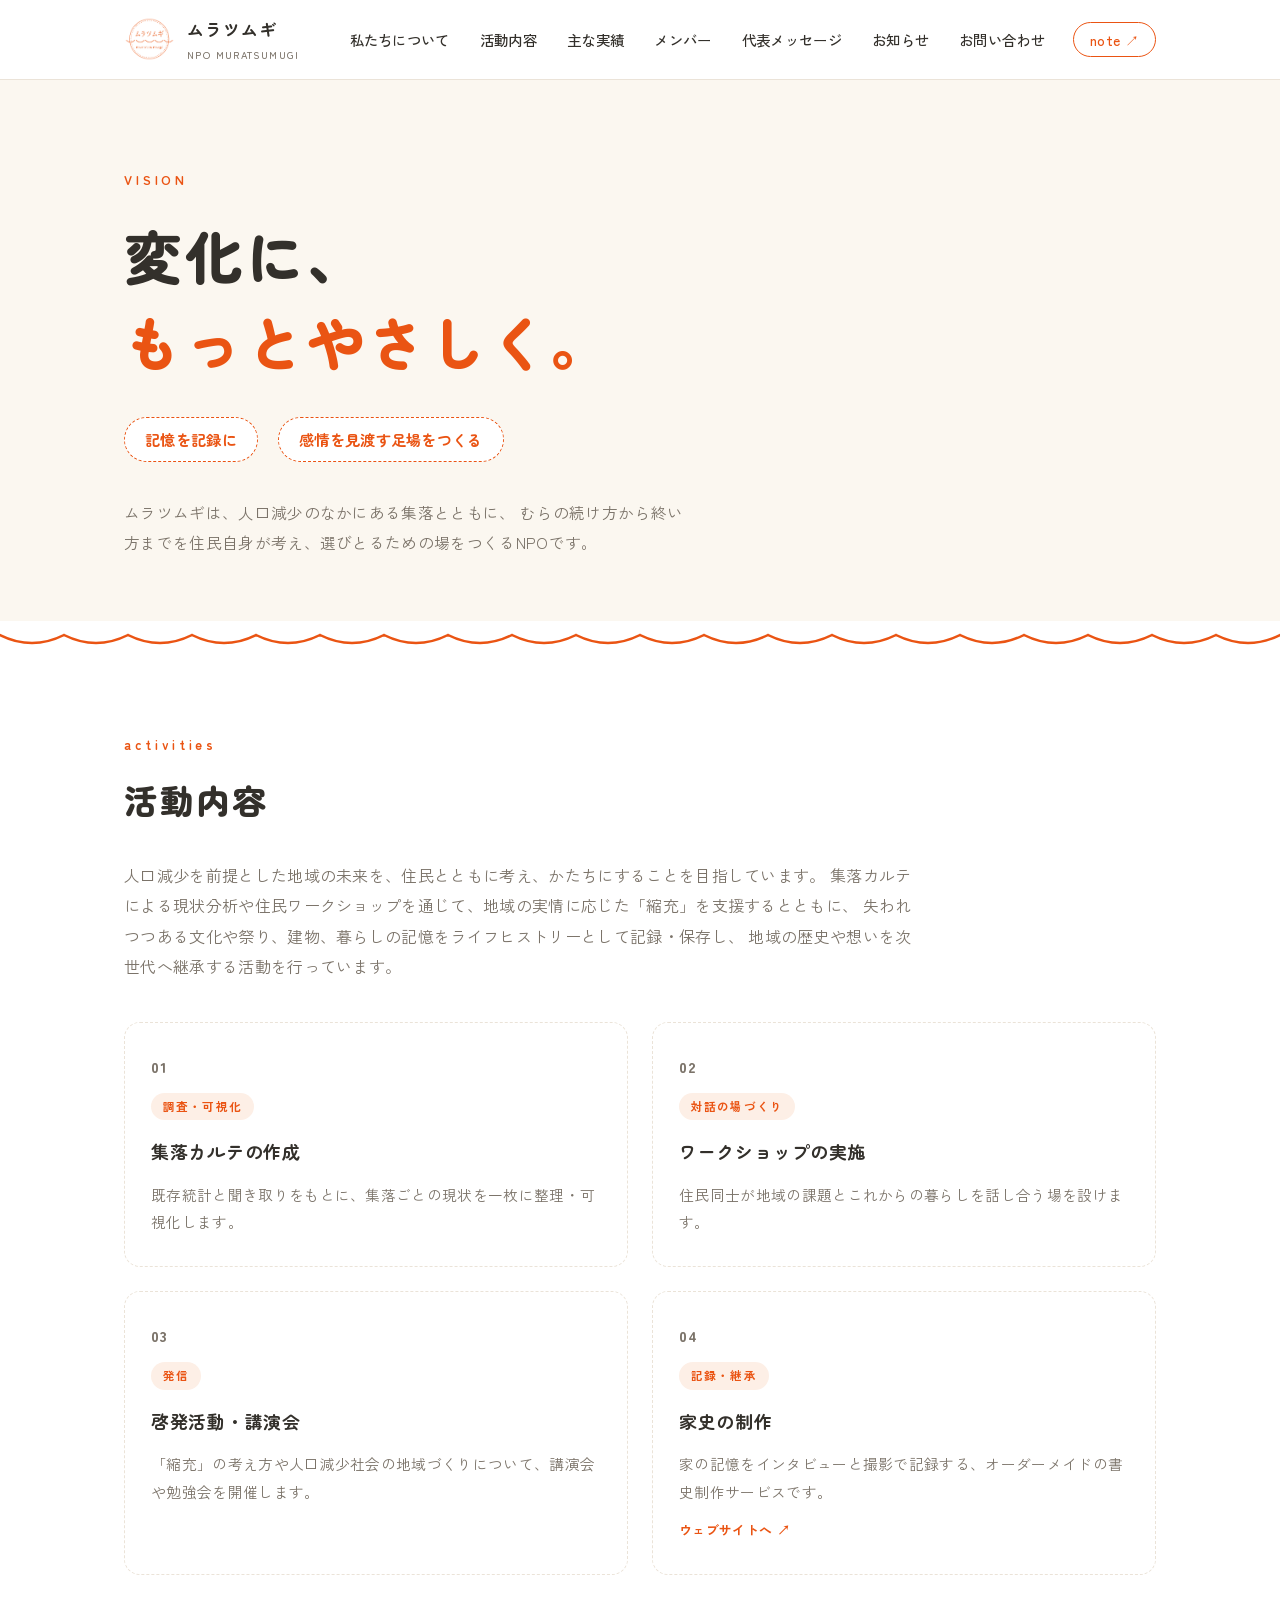
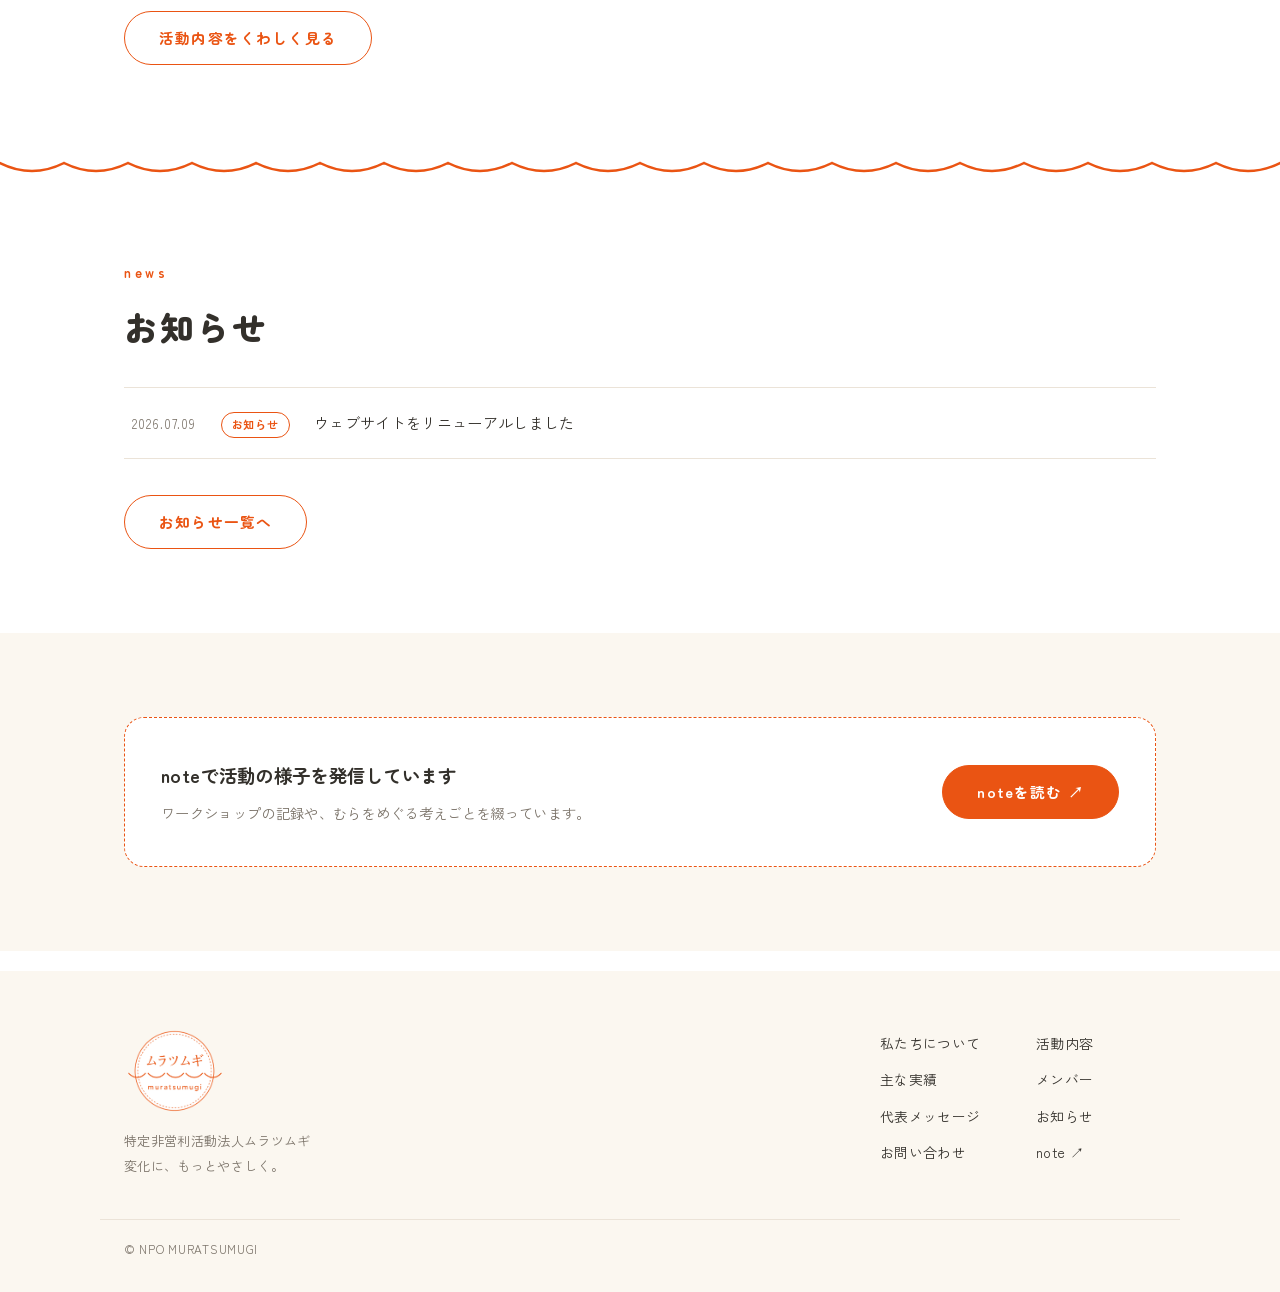
==== index.html @ b2b8e6e3 "Add files via upload" ====
<!DOCTYPE html>
<html lang="ja">
<head>
<meta charset="UTF-8">
<meta name="viewport" content="width=device-width, initial-scale=1.0">
<title>特定非営利活動法人ムラツムギ|変化に、もっとやさしく。</title>
<meta name="description" content="ムラツムギは、人口減少下の集落とともに「むらの終い方」まで含めた未来を考えるNPOです。記憶を記録に。感情を見渡す足場をつくる。">
<link rel="icon" href="assets/img/favicon.png">
<link rel="apple-touch-icon" href="assets/img/icon-180.png">
<link rel="preconnect" href="https://fonts.googleapis.com">
<link rel="preconnect" href="https://fonts.gstatic.com" crossorigin>
<link href="https://fonts.googleapis.com/css2?family=Zen+Kaku+Gothic+New:wght@400;500;700&family=Zen+Maru+Gothic:wght@500;700;900&display=swap" rel="stylesheet">
<link rel="stylesheet" href="assets/css/style.css">
</head>
<body data-page="home">

<header class="site-header">
  <div class="header-inner">
    <a class="brand" href="index.html">
      <img src="assets/img/logo.png" alt="ムラツムギのロゴ">
      <span class="brand-name">ムラツムギ<small>NPO MURATSUMUGI</small></span>
    </a>
    <button class="nav-toggle" aria-label="メニューを開く" aria-expanded="false">
      <span></span><span></span><span></span>
    </button>
    <nav class="global-nav" aria-label="グローバルナビゲーション">
      <ul>
        <li><a href="about.html">私たちについて</a></li>
        <li><a href="activities.html">活動内容</a></li>
        <li><a href="works.html">主な実績</a></li>
        <li><a href="members.html">メンバー</a></li>
        <li><a href="message.html">代表メッセージ</a></li>
        <li><a href="news.html">お知らせ</a></li>
        <li><a href="contact.html">お問い合わせ</a></li>
        <li><a class="nav-note-link" href="https://note.com/muratsumugi" target="_blank" rel="noopener" data-note-url>note ↗</a></li>
      </ul>
    </nav>
  </div>
</header>

<main>
  <!-- ヒーロー:VISIONを主役に -->
  <section class="hero">
    <div class="hero-inner">
      <p class="hero-vision-label">VISION</p>
      <h1 class="hero-catch">変化に、<br><span class="accent">もっとやさしく。</span></h1>
      <div class="hero-mission" aria-label="ミッション">
        <span>記憶を記録に</span>
        <span>感情を見渡す足場をつくる</span>
      </div>
      <p class="hero-lead">
        ムラツムギは、人口減少のなかにある集落とともに、
        むらの続け方から終い方までを住民自身が考え、選びとるための場をつくるNPOです。
      </p>
    </div>
  </section>
  <div class="wave wave--drift" aria-hidden="true"></div>

  <!-- 活動ダイジェスト -->
  <section class="section">
    <div class="container">
      <p class="eyebrow">activities</p>
      <h2 class="section-title">活動内容</h2>
      <p class="section-lead section-lead--wide">
        人口減少を前提とした地域の未来を、住民とともに考え、かたちにすることを目指しています。
        集落カルテによる現状分析や住民ワークショップを通じて、地域の実情に応じた「縮充」を支援するとともに、
        失われつつある文化や祭り、建物、暮らしの記憶をライフヒストリーとして記録・保存し、
        地域の歴史や想いを次世代へ継承する活動を行っています。
      </p>
      <div class="card-grid card-grid--four" id="home-activities"></div>
      <div class="btn-row"><a class="btn" href="activities.html">活動内容をくわしく見る</a></div>
    </div>
  </section>

  <div class="wave" aria-hidden="true"></div>

  <!-- お知らせ -->
  <section class="section">
    <div class="container">
      <p class="eyebrow">news</p>
      <h2 class="section-title">お知らせ</h2>
      <ul class="news-list" id="home-news"></ul>
      <div class="btn-row"><a class="btn" href="news.html">お知らせ一覧へ</a></div>
    </div>
  </section>

  <!-- note -->
  <section class="section section--kinari">
    <div class="container">
      <div class="note-banner reveal">
        <div>
          <h3>noteで活動の様子を発信しています</h3>
          <p>ワークショップの記録や、むらをめぐる考えごとを綴っています。</p>
        </div>
        <a class="btn btn--fill" href="https://note.com/muratsumugi" target="_blank" rel="noopener" data-note-url>noteを読む ↗</a>
      </div>
    </div>
  </section>
</main>

<footer class="site-footer">
  <div class="footer-inner">
    <div class="footer-brand">
      <img src="assets/img/logo.png" alt="ムラツムギのロゴ">
      <p>特定非営利活動法人ムラツムギ<br>変化に、もっとやさしく。</p>
    </div>
    <nav class="footer-nav" aria-label="フッターナビゲーション">
      <ul>
        <li><a href="about.html">私たちについて</a></li>
        <li><a href="activities.html">活動内容</a></li>
        <li><a href="works.html">主な実績</a></li>
        <li><a href="members.html">メンバー</a></li>
        <li><a href="message.html">代表メッセージ</a></li>
        <li><a href="news.html">お知らせ</a></li>
        <li><a href="contact.html">お問い合わせ</a></li>
        <li><a href="https://note.com/muratsumugi" target="_blank" rel="noopener" data-note-url>note ↗</a></li>
      </ul>
    </nav>
  </div>
  <p class="copyright">© NPO MURATSUMUGI</p>
</footer>

<script src="assets/js/main.js"></script>
</body>
</html>
---- assets/css/style.css ----
/* ============================================================
   ムラツムギ 公式サイト スタイルシート
   デザイントークンはロゴから抽出:
   朱 #EA5413 / 墨 #33302B / 灰 #7B7369 / 生成り #FBF7F0
   モチーフ: 波線(畝・山並み・縫い取り) と 破線(縫い目)
   ============================================================ */

:root {
  --shu: #EA5413;          /* ロゴの朱色 */
  --shu-deep: #C74409;     /* ホバー等の濃い朱 */
  --shu-tint: #FDEFE6;     /* 朱の淡い下地 */
  --sumi: #33302B;         /* 本文の墨色 */
  --hai: #7B7369;          /* 補助テキスト */
  --kinari: #FBF7F0;       /* 生成り(アクセント面) */
  --line: #EBE3D8;         /* 罫線 */
  --white: #FFFFFF;

  --font-display: "Zen Maru Gothic", "Hiragino Maru Gothic ProN", sans-serif;
  --font-body: "Zen Kaku Gothic New", "Hiragino Kaku Gothic ProN", "Yu Gothic", sans-serif;

  --w-max: 1080px;
  --w-narrow: 720px;
}

* { box-sizing: border-box; margin: 0; padding: 0; }

html { scroll-behavior: smooth; }

body {
  font-family: var(--font-body);
  color: var(--sumi);
  background: var(--white);
  line-height: 1.9;
  font-size: 16px;
  letter-spacing: 0.02em;
  -webkit-font-smoothing: antialiased;
}

img { max-width: 100%; display: block; }
a { color: var(--shu); text-decoration: none; }
a:hover { color: var(--shu-deep); }
a:focus-visible, button:focus-visible {
  outline: 2px solid var(--shu);
  outline-offset: 3px;
  border-radius: 2px;
}

.container { max-width: var(--w-max); margin: 0 auto; padding: 0 24px; }
.narrow { max-width: var(--w-narrow); margin: 0 auto; padding: 0 24px; }

/* ---------- ヘッダー ---------- */
.site-header {
  position: sticky; top: 0; z-index: 50;
  background: rgba(255,255,255,0.92);
  backdrop-filter: blur(8px);
  border-bottom: 1px solid var(--line);
}
.header-inner {
  max-width: var(--w-max); margin: 0 auto; padding: 14px 24px;
  display: flex; align-items: center; justify-content: space-between; gap: 16px;
}
.brand { display: flex; align-items: center; gap: 12px; color: var(--sumi); }
.brand img { height: 44px; width: auto; }
.brand-name {
  font-family: var(--font-display); font-weight: 700; font-size: 1.05rem;
  letter-spacing: 0.06em;
}
.brand-name small {
  display: block; font-size: 0.62rem; font-weight: 500; color: var(--hai);
  letter-spacing: 0.14em;
}

.global-nav ul { display: flex; gap: 26px; list-style: none; align-items: center; }
.global-nav a {
  color: var(--sumi); font-size: 0.9rem; font-weight: 500;
  padding: 6px 2px; position: relative;
}
.global-nav a::after {
  content: ""; position: absolute; left: 0; right: 100%; bottom: 0;
  border-bottom: 2px dashed var(--shu);
  transition: right 0.25s ease;
}
.global-nav a:hover::after, .global-nav a[aria-current="page"]::after { right: 0; }
.global-nav a[aria-current="page"] { color: var(--shu); }

.nav-note-link {
  border: 1.5px solid var(--shu); border-radius: 999px;
  padding: 6px 16px !important; color: var(--shu) !important; font-weight: 700;
}
.nav-note-link:hover { background: var(--shu); color: var(--white) !important; }
.nav-note-link::after { display: none; }

.nav-toggle {
  display: none; background: none; border: none; cursor: pointer;
  width: 44px; height: 44px; position: relative;
}
.nav-toggle span {
  position: absolute; left: 10px; right: 10px; height: 2px;
  background: var(--sumi); border-radius: 2px; transition: 0.25s;
}
.nav-toggle span:nth-child(1) { top: 15px; }
.nav-toggle span:nth-child(2) { top: 22px; }
.nav-toggle span:nth-child(3) { top: 29px; }
.nav-open .nav-toggle span:nth-child(1) { top: 22px; transform: rotate(45deg); }
.nav-open .nav-toggle span:nth-child(2) { opacity: 0; }
.nav-open .nav-toggle span:nth-child(3) { top: 22px; transform: rotate(-45deg); }

@media (max-width: 860px) {
  .nav-toggle { display: block; }
  .global-nav {
    display: none;
    position: absolute; top: 100%; left: 0; right: 0;
    background: var(--white); border-bottom: 1px solid var(--line);
    padding: 12px 24px 24px;
  }
  .nav-open .global-nav { display: block; }
  .global-nav ul { flex-direction: column; align-items: flex-start; gap: 4px; }
  .global-nav a { display: block; padding: 10px 4px; font-size: 1rem; }
  .nav-note-link { margin-top: 8px; }
}

/* ---------- 波線ディバイダー(ロゴのモチーフ) ---------- */
.wave { display: block; width: 100%; height: 28px; overflow: hidden; }
.wave svg { display: block; width: 200%; height: 100%; }
@media (prefers-reduced-motion: no-preference) {
  .wave--drift svg { animation: waveDrift 26s linear infinite; }
}
@keyframes waveDrift {
  from { transform: translateX(0); }
  to   { transform: translateX(-50%); }
}

/* ---------- ヒーロー ---------- */
.hero {
  background: var(--kinari);
  padding: 88px 0 64px;
  position: relative;
}
.hero-inner { max-width: var(--w-max); margin: 0 auto; padding: 0 24px; }
.hero-vision-label {
  font-family: var(--font-display); font-weight: 700; font-size: 0.8rem;
  letter-spacing: 0.3em; color: var(--shu); margin-bottom: 20px;
}
.hero-catch {
  font-family: var(--font-display); font-weight: 900;
  font-size: clamp(2rem, 5.4vw, 3.6rem);
  line-height: 1.5; letter-spacing: 0.05em;
  margin-bottom: 32px;
}
.hero-catch .accent { color: var(--shu); }
.hero-mission {
  display: flex; flex-wrap: wrap; gap: 12px 20px; margin-bottom: 36px;
}
.hero-mission span {
  font-family: var(--font-display); font-weight: 700; font-size: 0.95rem;
  border: 1.5px dashed var(--shu); border-radius: 999px;
  padding: 7px 20px; color: var(--shu); background: var(--white);
}
.hero-lead { max-width: 560px; color: var(--hai); font-size: 0.98rem; }

/* ---------- セクション共通 ---------- */
.section { padding: 84px 0; }
.section--kinari { background: var(--kinari); }
.eyebrow {
  font-family: var(--font-display); font-weight: 700;
  font-size: 0.82rem; letter-spacing: 0.28em; color: var(--shu);
  text-transform: lowercase; margin-bottom: 10px;
}
.section-title {
  font-family: var(--font-display); font-weight: 900;
  font-size: clamp(1.5rem, 3vw, 2.1rem); letter-spacing: 0.06em;
  margin-bottom: 28px;
}
.section-lead { color: var(--hai); max-width: 620px; margin-bottom: 40px; }
.section-lead--wide { max-width: 800px; }

/* ---------- カード(縫い目=破線ボーダー) ---------- */
.card-grid { display: grid; grid-template-columns: repeat(3, 1fr); gap: 24px; }
.card-grid--four { grid-template-columns: repeat(2, 1fr); }
@media (max-width: 600px) { .card-grid--four { grid-template-columns: 1fr; } }
@media (max-width: 900px) { .card-grid { grid-template-columns: 1fr 1fr; } }
@media (max-width: 600px) { .card-grid { grid-template-columns: 1fr; } }

.stitch-card {
  border: 1.5px dashed var(--line); border-radius: 16px;
  padding: 30px 26px; background: var(--white);
  transition: border-color 0.25s ease, transform 0.25s ease;
}
.stitch-card:hover { border-color: var(--shu); transform: translateY(-3px); }
a.stitch-card { display: block; color: inherit; }
.card-number {
  font-family: var(--font-display); font-weight: 900; font-size: 0.95rem;
  color: var(--shu); letter-spacing: 0.1em; margin-bottom: 8px;
}
.card-link-hint { font-size: 0.8rem; color: var(--shu); font-weight: 700; margin-top: 12px; display: inline-block; }
.stitch-card h3 {
  font-family: var(--font-display); font-weight: 700; font-size: 1.12rem;
  margin-bottom: 12px; letter-spacing: 0.04em;
}
.stitch-card .card-tag {
  display: inline-block; font-size: 0.72rem; font-weight: 700;
  color: var(--shu); background: var(--shu-tint); border-radius: 999px;
  padding: 3px 12px; margin-bottom: 14px; letter-spacing: 0.1em;
}
.stitch-card p { font-size: 0.92rem; color: var(--hai); }
.card-photo {
  width: calc(100% + 20px); margin: -14px -10px 18px;
  aspect-ratio: 16 / 10; object-fit: cover; border-radius: 10px;
}
.stitch-card--photo { padding-top: 24px; }

/* ---------- 活動詳細(活動内容ページ) ---------- */
.activity-list { display: grid; gap: 28px; }
.activity-row {
  display: grid; grid-template-columns: 340px 1fr; gap: 34px;
  border: 1.5px dashed var(--line); border-radius: 20px;
  padding: 30px; background: var(--white); align-items: start;
  transition: border-color 0.25s ease;
}
.activity-row:hover { border-color: var(--shu); }
.activity-photo {
  width: 100%; aspect-ratio: 4 / 3; object-fit: cover;
  border-radius: 12px; background: var(--kinari);
}
.activity-photo--placeholder {
  display: flex; flex-direction: column; align-items: center; justify-content: center;
  gap: 8px; color: var(--hai); font-size: 0.78rem; letter-spacing: 0.12em;
  border: 1.5px dashed var(--line); border-radius: 12px;
}
.activity-photo--placeholder::before {
  content: ""; width: 60px; height: 14px;
  background:
    radial-gradient(circle at 15px -1px, transparent 13px, var(--shu) 13.5px, var(--shu) 15px, transparent 16px) 0 0 / 30px 14px repeat-x;
  opacity: 0.5;
}
.activity-number {
  font-family: var(--font-display); font-weight: 900; font-size: 1rem;
  color: var(--shu); letter-spacing: 0.12em; margin-bottom: 6px;
}
.activity-row h2 {
  font-family: var(--font-display); font-weight: 700; font-size: 1.3rem;
  letter-spacing: 0.05em; margin-bottom: 6px;
}
.activity-row h2 a { color: inherit; }
.activity-row h2 a:hover { color: var(--shu); }
.activity-row .card-tag { display: inline-block; font-size: 0.72rem; font-weight: 700;
  color: var(--shu); background: var(--shu-tint); border-radius: 999px;
  padding: 3px 12px; margin-bottom: 14px; letter-spacing: 0.1em; }
.activity-desc { font-size: 0.95rem; color: var(--sumi); }
.activity-desc p + p { margin-top: 1em; }
.activity-link { margin-top: 18px; }
@media (max-width: 760px) {
  .activity-row { grid-template-columns: 1fr; gap: 22px; padding: 24px 20px; }
}

/* ---------- お知らせリスト ---------- */
.news-list { list-style: none; border-top: 1px solid var(--line); }
.news-list li { border-bottom: 1px solid var(--line); }
.news-list a, .news-list .news-row {
  display: flex; gap: 24px; padding: 20px 8px; color: var(--sumi);
  align-items: baseline; transition: background 0.2s;
}
.news-list a:hover { background: var(--shu-tint); }
.news-date {
  font-family: var(--font-display); font-size: 0.82rem; color: var(--hai);
  flex-shrink: 0; letter-spacing: 0.08em;
}
.news-cat {
  flex-shrink: 0; font-size: 0.7rem; font-weight: 700; color: var(--shu);
  border: 1px solid var(--shu); border-radius: 999px; padding: 1px 10px;
  letter-spacing: 0.08em;
}
.news-title { font-size: 0.95rem; }
@media (max-width: 600px) {
  .news-list a, .news-list .news-row { flex-wrap: wrap; gap: 8px 14px; }
}

/* お知らせ記事本文 */
.news-article { padding: 36px 0 8px; border-bottom: 1px solid var(--line); }
.news-article h2 {
  font-family: var(--font-display); font-weight: 700; font-size: 1.3rem;
  margin: 10px 0 18px; letter-spacing: 0.04em;
}
.news-article .news-body p { margin-bottom: 1.2em; font-size: 0.96rem; }
.news-article .news-body a { text-decoration: underline; }
.news-photo {
  width: 100%; max-height: 420px; object-fit: cover;
  border-radius: 14px; margin-bottom: 22px;
  border: 1.5px dashed var(--line); padding: 6px; background: var(--white);
}

/* ---------- メンバー ---------- */
.member-grid { display: grid; grid-template-columns: repeat(3, 1fr); gap: 40px 32px; max-width: 900px; margin: 0 auto; }
@media (max-width: 980px) { .member-grid { grid-template-columns: repeat(2, 1fr); } }
@media (max-width: 520px) { .member-grid { grid-template-columns: 1fr; } }

.member { text-align: center; }
.member-photo-frame {
  width: 168px; height: 168px; margin: 0 auto 18px;
  border: 2px dashed var(--shu); border-radius: 50%;
  padding: 7px; background: var(--white);
}
.member-photo {
  width: 100%; height: 100%; border-radius: 50%; object-fit: cover;
  background: var(--shu-tint);
}
.member-photo--placeholder {
  display: flex; align-items: center; justify-content: center;
  font-family: var(--font-display); font-weight: 900; font-size: 2rem;
  color: var(--shu);
}
.member-name {
  font-family: var(--font-display); font-weight: 700; font-size: 1.1rem;
  letter-spacing: 0.08em;
}
.member-name small {
  display: block; font-weight: 500; font-size: 0.68rem; color: var(--hai);
  letter-spacing: 0.18em; margin-top: 2px;
}
.member-role { font-size: 0.8rem; color: var(--shu); font-weight: 700; margin: 8px 0 10px; }
.member-bio { font-size: 0.85rem; color: var(--hai); text-align: left; }

.simple-member-block { margin-top: 64px; }
.simple-member-heading {
  font-family: var(--font-display); font-weight: 700; font-size: 1.05rem;
  letter-spacing: 0.1em; color: var(--hai); margin-bottom: 20px;
  display: flex; align-items: center; gap: 14px;
}
.simple-member-heading::after {
  content: ""; flex: 1; border-bottom: 1.5px dashed var(--line);
}
.simple-member-list {
  list-style: none; display: flex; flex-wrap: wrap; gap: 12px 14px;
}
.simple-member-list li {
  font-family: var(--font-display); font-weight: 700; font-size: 0.92rem;
  letter-spacing: 0.08em; color: var(--sumi);
  border: 1.5px dashed var(--line); border-radius: 999px;
  padding: 8px 22px; background: var(--white);
}

.advisor-list { display: grid; gap: 20px; }
.advisor {
  display: flex; gap: 22px; align-items: flex-start;
  border: 1.5px dashed var(--line); border-radius: 16px;
  padding: 24px 26px; background: var(--white);
}
.advisor .member-photo-frame { width: 92px; height: 92px; margin: 0; flex-shrink: 0; padding: 5px; }
.advisor-name { font-family: var(--font-display); font-weight: 700; font-size: 1.02rem; }
.advisor-affil { font-size: 0.82rem; color: var(--shu); font-weight: 700; margin: 2px 0 8px; }
.advisor-bio { font-size: 0.88rem; color: var(--hai); }
@media (max-width: 560px) { .advisor { flex-direction: column; align-items: center; text-align: center; } }

/* ---------- メッセージ ---------- */
.message-body { font-size: 1.02rem; }
.message-body p { margin-bottom: 1.8em; }
.message-sign {
  margin-top: 48px; text-align: right;
  font-family: var(--font-display); font-weight: 700; letter-spacing: 0.1em;
}
.message-sign small { display: block; font-weight: 500; color: var(--hai); font-size: 0.78rem; }

/* ---------- リッチ本文(見出し・図解つき長文) ---------- */
.rich h2 {
  font-family: var(--font-display); font-weight: 700; font-size: 1.35rem;
  letter-spacing: 0.05em; margin: 2.6em 0 1em;
  padding-left: 16px; border-left: 4px solid var(--shu);
}
.rich h3 {
  font-family: var(--font-display); font-weight: 700; font-size: 1.08rem;
  letter-spacing: 0.05em; margin: 2em 0 0.8em; color: var(--shu);
}
.rich-hr {
  border: none; border-top: 1.5px dashed var(--line); margin: 3em auto; width: 60%;
}
.rich-figure { margin: 2.5em 0; }
.rich-figure img {
  width: 100%; border: 1.5px dashed var(--line); border-radius: 14px;
  padding: 10px; background: var(--white);
}

/* ---------- 定義リスト(団体概要) ---------- */
.org-table { display: grid; grid-template-columns: 160px 1fr; border-top: 1px solid var(--line); }
.org-table dt, .org-table dd { padding: 16px 8px; border-bottom: 1px solid var(--line); font-size: 0.94rem; }
.org-table dt { font-weight: 700; color: var(--hai); font-size: 0.85rem; letter-spacing: 0.08em; }
@media (max-width: 560px) {
  .org-table { grid-template-columns: 1fr; }
  .org-table dt { border-bottom: none; padding-bottom: 0; }
}

/* ---------- ボタン ---------- */
.btn {
  display: inline-block; font-family: var(--font-display); font-weight: 700;
  font-size: 0.92rem; letter-spacing: 0.08em;
  border: 1.5px solid var(--shu); border-radius: 999px;
  padding: 12px 34px; color: var(--shu); background: var(--white);
  transition: 0.2s; cursor: pointer;
}
.btn:hover { background: var(--shu); color: var(--white); }
.btn--fill { background: var(--shu); color: var(--white); }
.btn--fill:hover { background: var(--shu-deep); border-color: var(--shu-deep); color: var(--white); }
.btn-row { display: flex; gap: 16px; flex-wrap: wrap; margin-top: 36px; }

/* ---------- Note セクション ---------- */
.note-banner {
  border: 1.5px dashed var(--shu); border-radius: 20px;
  padding: 40px 36px; display: flex; gap: 24px; align-items: center;
  justify-content: space-between; flex-wrap: wrap; background: var(--white);
}
.note-banner h3 { font-family: var(--font-display); font-weight: 700; font-size: 1.15rem; margin-bottom: 6px; }
.note-banner p { color: var(--hai); font-size: 0.9rem; }

/* ---------- お問い合わせ ---------- */
.form-embed { border: 1.5px dashed var(--line); border-radius: 20px; overflow: hidden; background: var(--white); }
.form-embed iframe { display: block; width: 100%; min-height: 900px; border: none; }
.form-placeholder { padding: 60px 30px; text-align: center; color: var(--hai); }

/* ---------- スクロールリビール ---------- */
@media (prefers-reduced-motion: no-preference) {
  .reveal { opacity: 0; transform: translateY(18px); transition: opacity 0.7s ease, transform 0.7s ease; }
  .reveal.is-visible { opacity: 1; transform: none; }
}

/* ---------- フッター ---------- */
.site-footer { background: var(--kinari); padding: 56px 0 32px; margin-top: 20px; }
.footer-inner {
  max-width: var(--w-max); margin: 0 auto; padding: 0 24px;
  display: flex; justify-content: space-between; gap: 36px; flex-wrap: wrap;
}
.footer-brand img { height: 88px; margin-bottom: 14px; }
.footer-brand p { font-size: 0.82rem; color: var(--hai); }
.footer-nav ul { list-style: none; display: grid; grid-template-columns: repeat(2, minmax(120px, auto)); gap: 6px 36px; }
.footer-nav a { color: var(--sumi); font-size: 0.86rem; }
.footer-nav a:hover { color: var(--shu); }
.copyright {
  max-width: var(--w-max); margin: 40px auto 0; padding: 18px 24px 0;
  border-top: 1px solid var(--line);
  font-size: 0.74rem; color: var(--hai); letter-spacing: 0.06em;
}

/* ---------- ページヘッダー(下層) ---------- */
.page-header { background: var(--kinari); padding: 64px 0 44px; }
.page-header .eyebrow { margin-bottom: 6px; }
.page-header h1 {
  font-family: var(--font-display); font-weight: 900;
  font-size: clamp(1.7rem, 4vw, 2.4rem); letter-spacing: 0.06em;
}
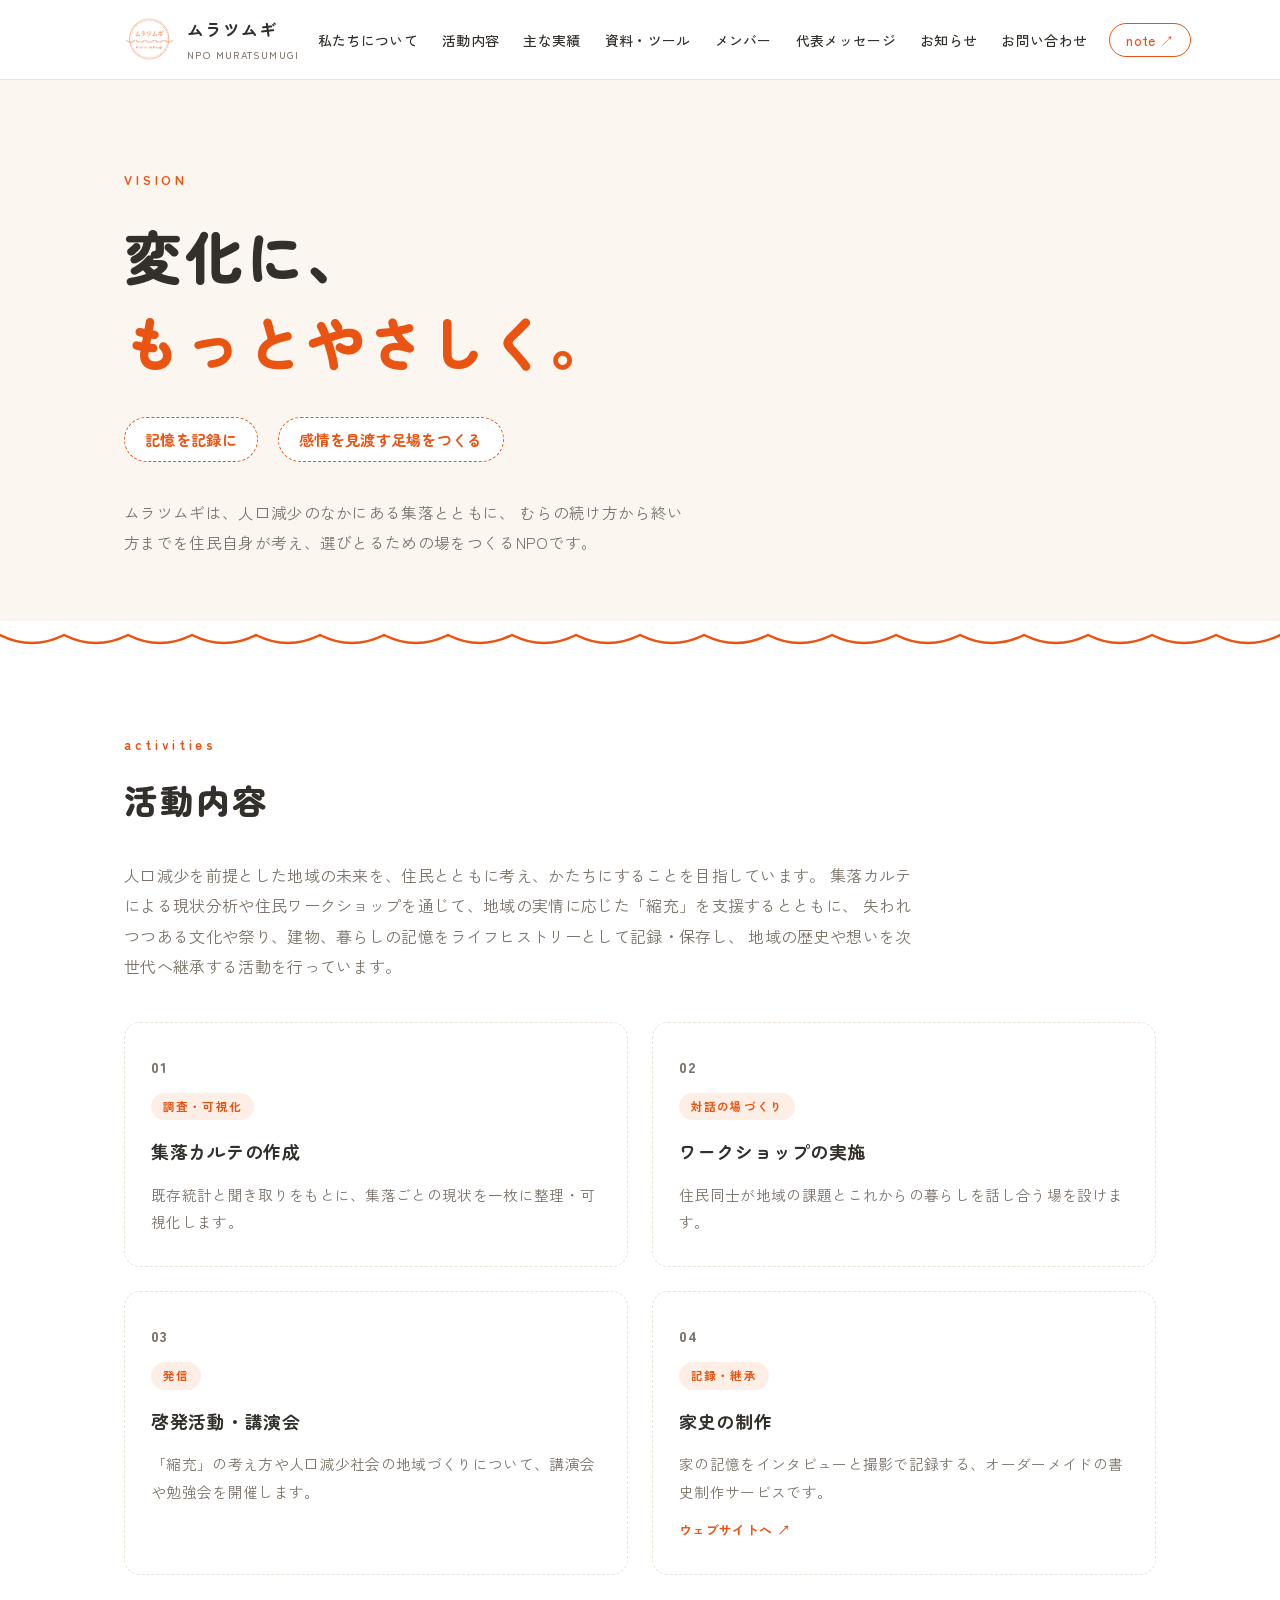
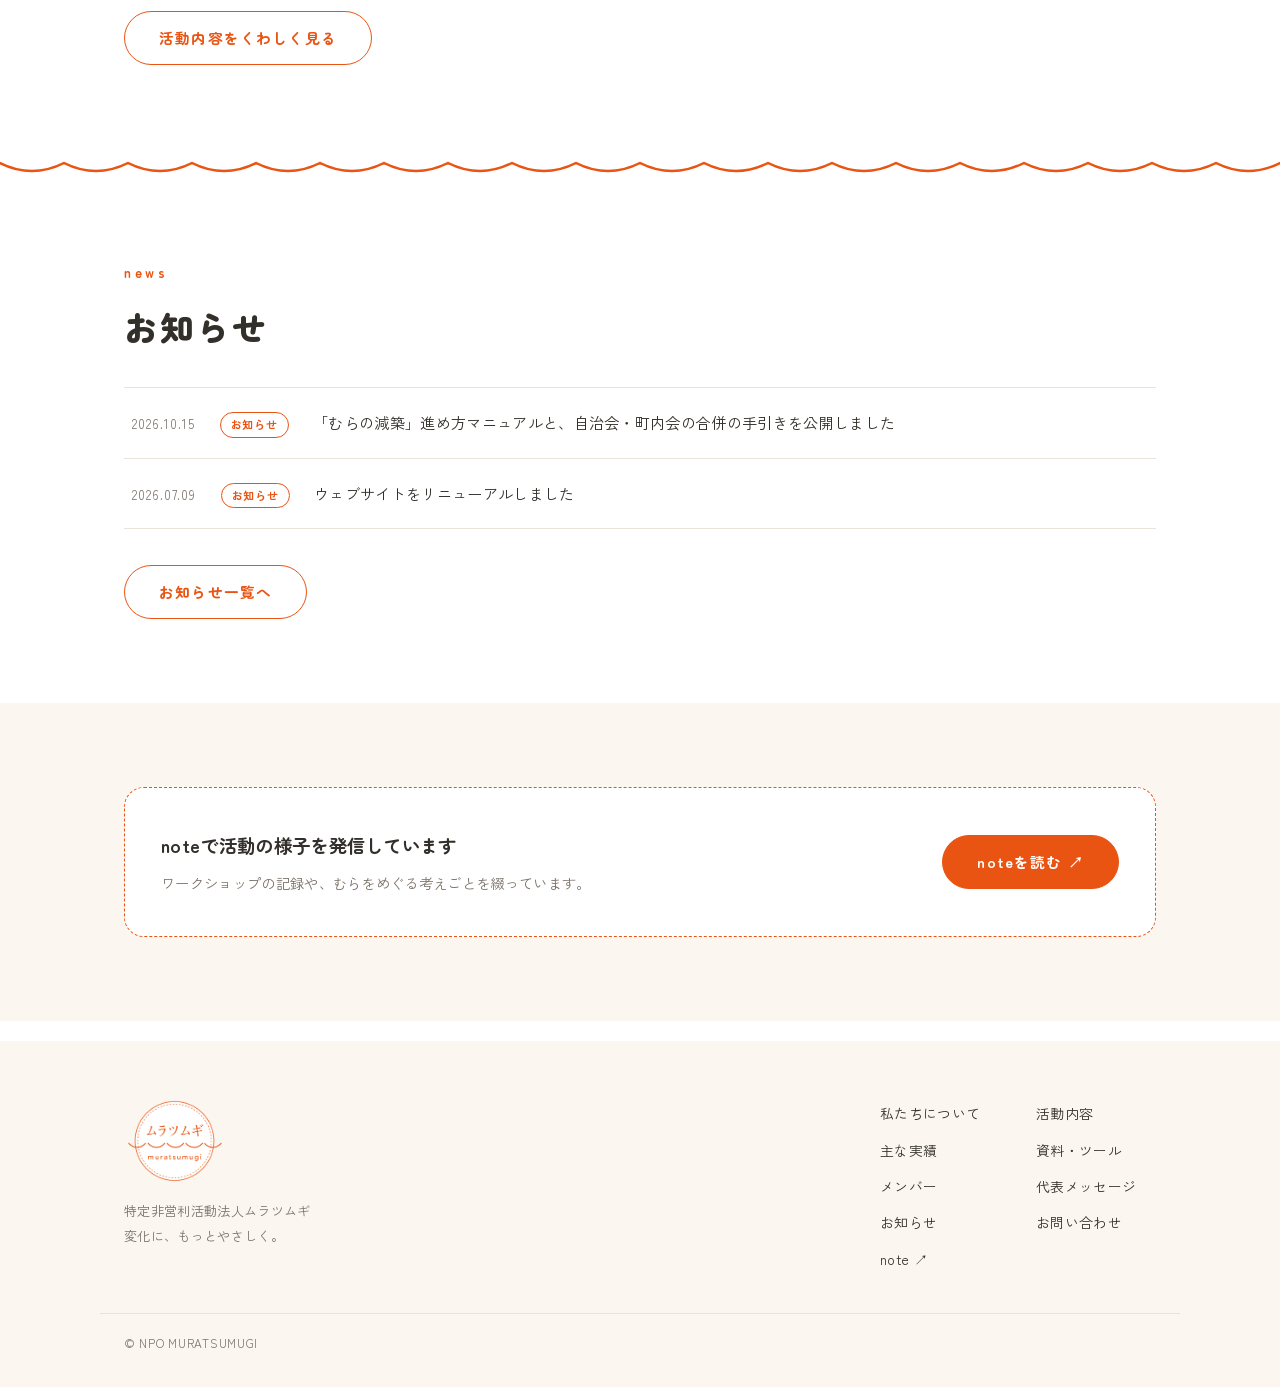
==== commit b6acdd2b: "Add files via upload" ====
--- a/index.html
+++ b/index.html
@@ -5,6 +5,16 @@
 <meta name="viewport" content="width=device-width, initial-scale=1.0">
 <title>特定非営利活動法人ムラツムギ|変化に、もっとやさしく。</title>
 <meta name="description" content="ムラツムギは、人口減少下の集落とともに「むらの終い方」まで含めた未来を考えるNPOです。記憶を記録に。感情を見渡す足場をつくる。">
+<meta property="og:type" content="website">
+<meta property="og:title" content="特定非営利活動法人ムラツムギ|変化に、もっとやさしく。">
+<meta property="og:description" content="ムラツムギは、人口減少下の集落とともに「むらの終い方」まで含めた未来を考えるNPOです。記憶を記録に。感情を見渡す足場をつくる。">
+<meta property="og:image" content="https://muratsumugi.or.jp/assets/img/ogp.jpg">
+<meta property="og:url" content="https://muratsumugi.or.jp/">
+<meta property="og:site_name" content="特定非営利活動法人ムラツムギ">
+<meta name="twitter:card" content="summary_large_image">
+<meta name="twitter:title" content="特定非営利活動法人ムラツムギ|変化に、もっとやさしく。">
+<meta name="twitter:description" content="ムラツムギは、人口減少下の集落とともに「むらの終い方」まで含めた未来を考えるNPOです。記憶を記録に。感情を見渡す足場をつくる。">
+<meta name="twitter:image" content="https://muratsumugi.or.jp/assets/img/ogp.jpg">
 <link rel="icon" href="assets/img/favicon.png">
 <link rel="apple-touch-icon" href="assets/img/icon-180.png">
 <link rel="preconnect" href="https://fonts.googleapis.com">
@@ -28,6 +38,7 @@
         <li><a href="about.html">私たちについて</a></li>
         <li><a href="activities.html">活動内容</a></li>
         <li><a href="works.html">主な実績</a></li>
+        <li><a href="resources.html">資料・ツール</a></li>
         <li><a href="members.html">メンバー</a></li>
         <li><a href="message.html">代表メッセージ</a></li>
         <li><a href="news.html">お知らせ</a></li>
@@ -109,6 +120,7 @@
         <li><a href="about.html">私たちについて</a></li>
         <li><a href="activities.html">活動内容</a></li>
         <li><a href="works.html">主な実績</a></li>
+        <li><a href="resources.html">資料・ツール</a></li>
         <li><a href="members.html">メンバー</a></li>
         <li><a href="message.html">代表メッセージ</a></li>
         <li><a href="news.html">お知らせ</a></li>
--- a/assets/css/style.css
+++ b/assets/css/style.css
@@ -59,7 +59,7 @@
   max-width: var(--w-max); margin: 0 auto; padding: 14px 24px;
   display: flex; align-items: center; justify-content: space-between; gap: 16px;
 }
-.brand { display: flex; align-items: center; gap: 12px; color: var(--sumi); }
+.brand { display: flex; align-items: center; gap: 12px; color: var(--sumi); white-space: nowrap; flex-shrink: 0; }
 .brand img { height: 44px; width: auto; }
 .brand-name {
   font-family: var(--font-display); font-weight: 700; font-size: 1.05rem;
@@ -70,10 +70,10 @@
   letter-spacing: 0.14em;
 }
 
-.global-nav ul { display: flex; gap: 26px; list-style: none; align-items: center; }
+.global-nav ul { display: flex; gap: 20px; list-style: none; align-items: center; }
 .global-nav a {
-  color: var(--sumi); font-size: 0.9rem; font-weight: 500;
-  padding: 6px 2px; position: relative;
+  color: var(--sumi); font-size: 0.86rem; font-weight: 500;
+  padding: 6px 2px; position: relative; white-space: nowrap;
 }
 .global-nav a::after {
   content: ""; position: absolute; left: 0; right: 100%; bottom: 0;
@@ -105,7 +105,7 @@
 .nav-open .nav-toggle span:nth-child(2) { opacity: 0; }
 .nav-open .nav-toggle span:nth-child(3) { top: 22px; transform: rotate(-45deg); }
 
-@media (max-width: 860px) {
+@media (max-width: 1180px) {
   .nav-toggle { display: block; }
   .global-nav {
     display: none;
@@ -445,3 +445,45 @@
   font-family: var(--font-display); font-weight: 900;
   font-size: clamp(1.7rem, 4vw, 2.4rem); letter-spacing: 0.06em;
 }
+
+/* ---------- 資料・ツール ---------- */
+.resource-list { display: grid; gap: 24px; }
+.resource-card {
+  display: grid; grid-template-columns: 150px 1fr; gap: 32px; align-items: start;
+  border: 1.5px dashed var(--line); border-radius: 20px;
+  padding: 32px 30px; background: var(--white);
+  transition: border-color 0.25s ease;
+}
+.resource-card:hover { border-color: var(--shu); }
+.resource-icon {
+  width: 96px; height: 120px; border: 2px dashed var(--shu); border-radius: 10px;
+  display: flex; align-items: flex-end; justify-content: center; padding-bottom: 14px;
+  font-family: var(--font-display); font-weight: 900; color: var(--shu);
+  letter-spacing: 0.1em; background: var(--shu-tint);
+}
+.resource-cover { display: block; transition: transform 0.25s ease; }
+.resource-cover:hover { transform: translateY(-3px); }
+.resource-cover img {
+  width: 100%; border-radius: 4px; background: var(--white);
+  box-shadow: 0 1px 2px rgba(51,48,43,0.08), 0 6px 18px rgba(51,48,43,0.10);
+}
+.resource-body h2 {
+  font-family: var(--font-display); font-weight: 700; font-size: 1.25rem;
+  letter-spacing: 0.04em; margin: 2px 0 10px;
+}
+.resource-body .card-tag {
+  display: inline-block; font-size: 0.72rem; font-weight: 700; color: var(--shu);
+  background: var(--shu-tint); border-radius: 999px; padding: 3px 12px; letter-spacing: 0.08em;
+}
+.resource-body p { font-size: 0.93rem; color: var(--hai); }
+.resource-action { margin-top: 20px; }
+.resource-action .btn small { margin-left: 10px; font-size: 0.75rem; opacity: 0.85; font-weight: 500; }
+.btn--disabled { border-color: var(--line); color: var(--hai); cursor: default; }
+.btn--disabled:hover { background: var(--white); color: var(--hai); }
+.resource-note { margin-top: 40px; font-size: 0.9rem; color: var(--hai); }
+.resource-note a { text-decoration: underline; }
+@media (max-width: 600px) {
+  .resource-card { grid-template-columns: 1fr; gap: 18px; padding: 24px 20px; }
+  .resource-cover { width: 140px; }
+  .resource-icon { width: 64px; height: 80px; font-size: 0.8rem; padding-bottom: 8px; }
+}
